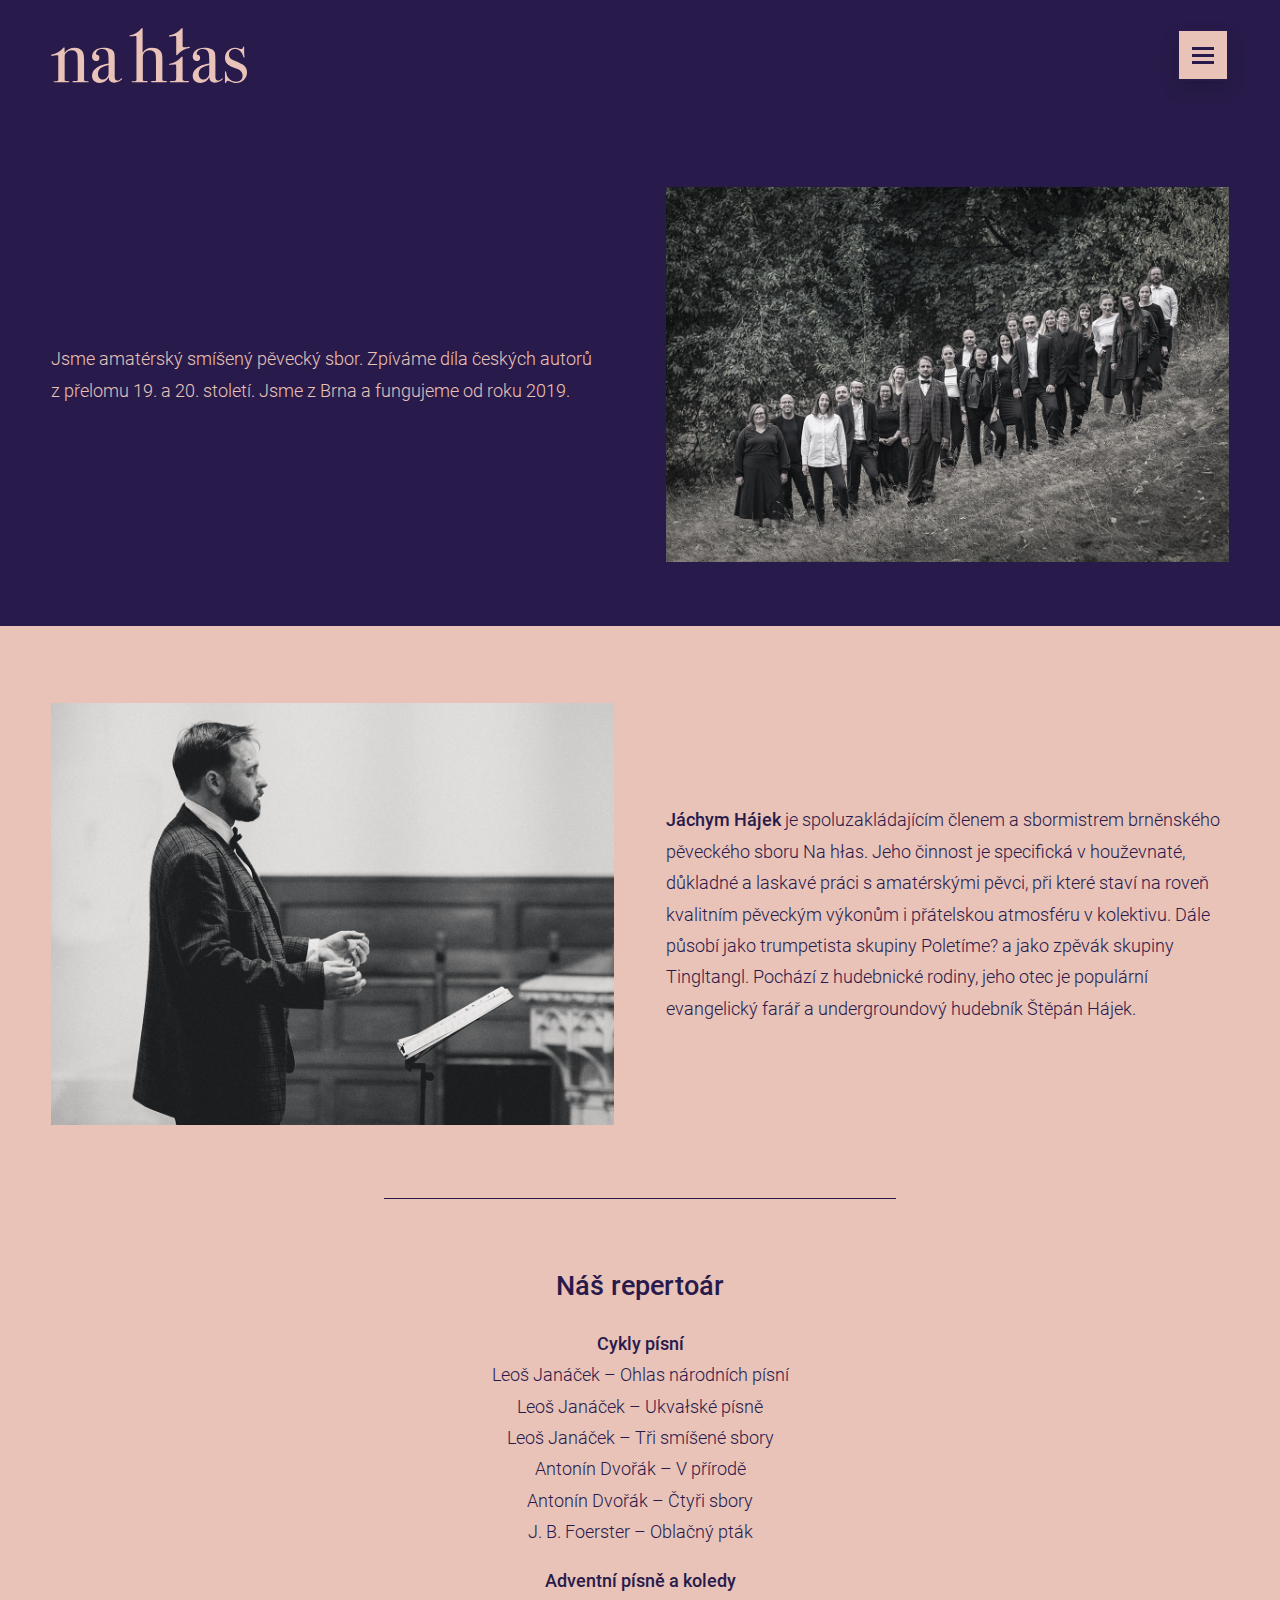
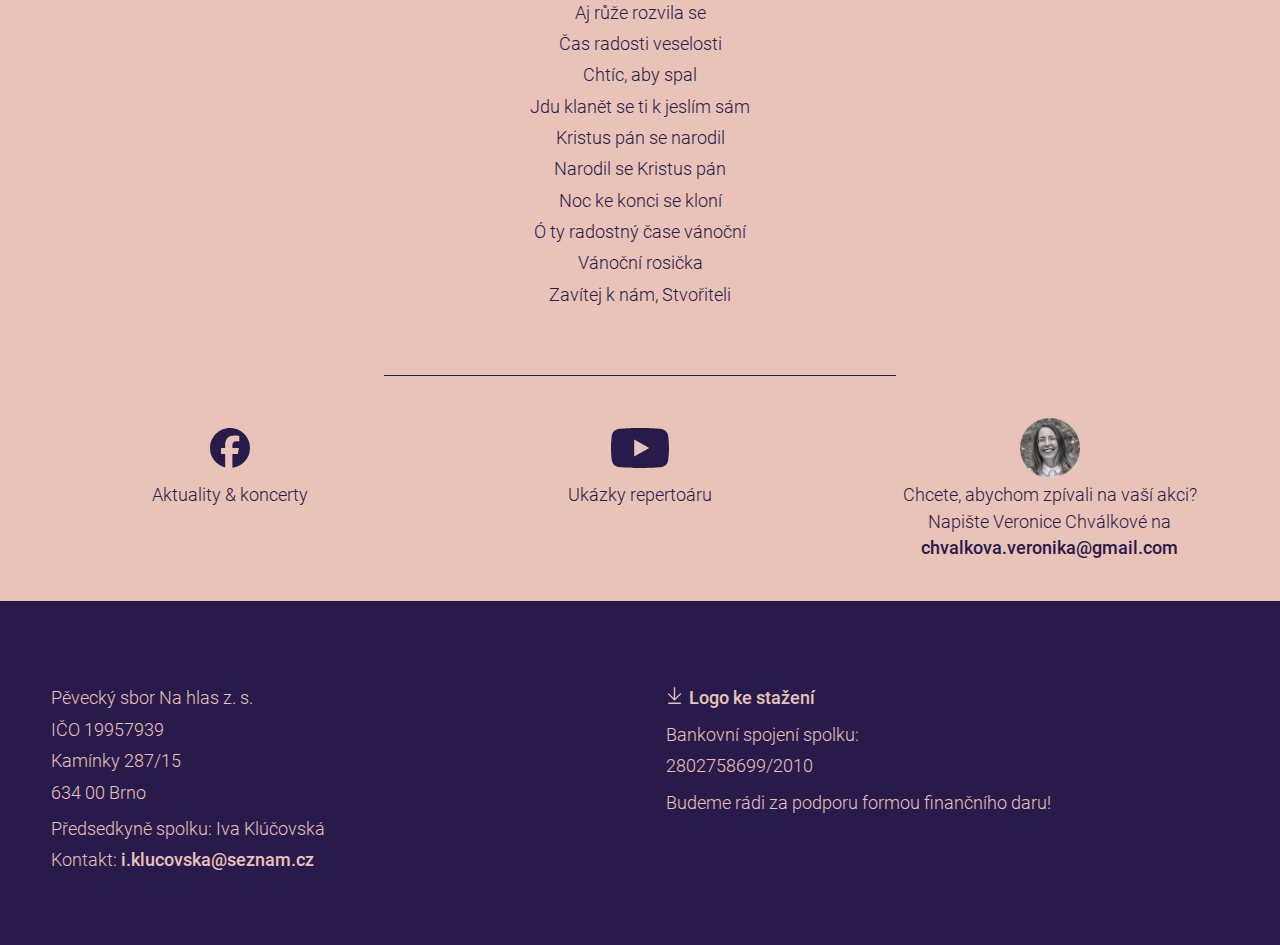
==== index.html @ e983fe76 "javascript button - trigger color" ====
<!doctype html>
<html lang="cs">
<head>
	<meta charset="utf-8">
	<meta name="viewport" content="width=device-width, initial-scale=1.0"> 
	<title>Hłuboce łidský amatérský sbor Na hłas</title>
	<link rel="icon" type="image/png" sizes="32x32" href="favicon-32.png">
	<link rel="icon" type="image/png" sizes="128x128" href="favicon-128.png">
	<link rel="icon" type="image/png" sizes="180x180" href="favicon-180.png">
	<link rel="icon" type="image/png" sizes="192x192" href="favicon-192.png">
	<link rel="shortcut icon" sizes="48x48" href="favicon-48.png">
	
<!--	<link rel="preconnect" href="https://fonts.googleapis.com">-->
<!--	<link rel="preconnect" href="https://fonts.gstatic.com" crossorigin>-->
<!--	<link href="https://fonts.googleapis.com/css2?family=Roboto:wght@300;400;500;700;900&display=swap" rel="stylesheet">-->
	<link rel="preload" href="fonts/roboto-v30-latin-ext-300.woff2" as="font" type="font/woff2" crossorigin="anonymous">
	<link rel="preload" href="fonts/roboto-v30-latin-ext-regular.woff2" as="font" type="font/woff2" crossorigin="anonymous">
	<link rel="preload" href="fonts/roboto-v30-latin-ext-500.woff2" as="font" type="font/woff2" crossorigin="anonymous">
	<link rel="preload" href="fonts/roboto-v30-latin-ext-700.woff2" as="font" type="font/woff2" crossorigin="anonymous">
	<link rel="preload" href="fonts/roboto-v30-latin-ext-900.woff2" as="font" type="font/woff2" crossorigin="anonymous">
	<link href="nahlas.css" rel="stylesheet" type="text/css">
</head>

<body>
	<header> 
		<img src="media/logo-na-hlas.svg"  class="logo" alt="na hłas">
        <div onmouseover="show()" onmouseout="hide()" class="dropdown" style="float:right;">
            <button onClick="show()" id="mainMenuBtn" class="dropbtn">
				<span class="hamburger"></span>
				<span class="hamburger"></span>
				<span class="hamburger"></span>
            </button>
            <div onClick="hide()" id="mainMenu" class="dropdown-content"> 
				<a href="#">O sboru</a>
				<a href="#sbormistr">Sbormistr</a> 
				<a href="#repertoar">Repertoár</a> 
				<a href="#odkazy">Odkazy</a> 
				<a href="#kontakt">Kontakt</a> 
			</div>
        </div>
	</header>
	
	<div class="content">
		<section class="cast1 poz-fialove" id="o-sboru">
			<div class="main-column responsive">
				<div class="foto-cont" id="A1">
				    <div class="foto-wrapper sbor"><img src="media/fotka-uvod.jpg" class="foto" alt="Úvodní fotka sboru"></div>
				</div>
				<div class="info-text" id="A2"><p>Jsme amatérský smíšený pěvecký sbor. Zpíváme díla českých autorů z&nbsp;přelomu 19.&nbsp;a&nbsp;20.&nbsp;století. Jsme z&nbsp;Brna a&nbsp;fungujeme od&nbsp;roku&nbsp;2019.</p>
				</div>
			</div>			
		</section>
		
		<section class="cast2 poz-bezove" id="sbormistr">
	  		<div class="main-column responsive">
	  		  <div class="foto-cont" id="B1">
	  		      <div class="foto-wrapper jachym"><img src="media/fotka-sbormistr.jpg" class="foto" alt="Fotka dirigujícího Jáchyma Hájka"></div>
	  		  </div>
	  		  <div class="info-text" id="B2"><p><strong>Jáchym Hájek</strong> je spoluzakládajícím členem a&nbsp;sbormistrem brněnského pěveckého sboru Na&nbsp;hłas. Jeho činnost je specifická v&nbsp;houževnaté, důkladné a&nbsp;laskavé práci s&nbsp;amatérskými pěvci, při které staví na roveň kvalitním pěveckým výkonům i&nbsp;přátelskou atmosféru v&nbsp;kolektivu. Dále působí jako trumpetista skupiny Poletíme? a&nbsp;jako zpěvák skupiny Tingltangl. Pochází z&nbsp;hudebnické rodiny, jeho otec je populární evangelický farář a&nbsp;undergroundový hudebník Štěpán Hájek.</p>
	  		  </div>
	  		</div>
		</section>
		
		<hr>
        <section class="cast3 poz-bezove" id="repertoar">
            <div class="main-column">
                <div class="info-text" id="C1">
				<h2>Náš repertoár</h2>                    
                    <ul><li><h3>Cykly písní</h3></li>
                        <li>Leoš Janáček – Ohlas národních písní</li>
                        <li>Leoš Janáček – Ukvałské písně</li>
                        <li>Leoš Janáček – Tři smíšené sbory</li>
                        <li>Antonín Dvořák – V&nbsp;přírodě</li>
                        <li>Antonín Dvořák – Čtyři sbory</li>
                        <li>J. B. Foerster – Oblačný pták</li>
                    </ul> 
                    <ul><li><h3>Adventní písně a koledy</h3></li>
                        <li>Aj růže rozvila se</li>
                        <li>Čas radosti veselosti</li>
                        <li>Chtíc, aby spal</li>
                        <li>Jdu klanět se ti k&nbsp;jeslím sám</li>
                        <li>Kristus pán se narodil</li>
                        <li>Narodil se Kristus pán</li>
                        <li>Noc ke konci se kloní</li>
                        <li>Ó ty radostný čase vánoční</li>
                        <li>Vánoční rosička</li>
                        <li>Zavítej k nám, Stvořiteli</li>
                    </ul>
                </div>
            </div>
        </section>
		
		<hr class="bezove">
		
		<section class="cast4 poz-bezove" id="odkazy">
        <div class="grid-container">
            <div class="grid-item1">
				<div class="odkaz"> 
						<a href="https://www.facebook.com/profile.php?id=100041938038427" target="_blank" rel="noopener noreferrer" title="Facebook"> 
							<img src="media/logo-fb.svg" class="ikona" alt="Facebook">
<!--							<br>-->
<!--                        	Facebook-->
						</a>
				</div>
			</div>
            <div class="grid-item2">
				<div class="odkaz"> 
						<a href="https://www.youtube.com/@nahas3590" target="_blank" rel="noopener noreferrer"  title="YouTube"> 
							<img src="media/logo-yt.svg" class="ikona" alt="YouTube">
<!--							<br>-->
<!--							YouTube-->
						</a>
				</div>
			</div>
            <div class="grid-item3">
				<div class="odkaz"> 
						<a href="mailto:chvalkova.veronika@gmail.com" title="Poslat e-mail"> 
							<img src="media/verca.jpg" class="profilovka" alt="Profilovka Verča">
<!--							<br>-->
<!--							Poslat e-mail ✉-->
						</a>
				</div>
			</div>
            <div class="grid-item4">
				<div class="odkaz-popis">
					Aktuality &amp; koncerty</div>
			</div>
            <div class="grid-item5">
				<div class="odkaz-popis">
					Ukázky repertoáru
				</div>
			</div>
            <div class="grid-item6">
				<div class="odkaz-popis">
					Chcete, abychom zpívali na vaší akci? Napište Veronice Chválkové na <a href="mailto:chvalkova.veronika@gmail.com" title="Poslat e-mail"> <span class="mail">chvalkova.veronika</span><span class="mail">@gmail.com</span> </a>
				</div>
			</div>
        </div>
		</section>
		
		<section class="cast5 poz-fialove" id="kontakt">
			<div class="main-column responsive">
				<div class="info-text" id="E1">
                    <p>Pěvecký sbor Na hlas z. s.<br>
                        IČO 19957939<br>
                        Kamínky 287/15<br>
                        634 00 Brno</p>
                    <p>Předsedkyně spolku: Iva Klúčovská<br>
                        Kontakt: <a href="mailto:i.klucovska@seznam.cz" title="Poslat e-mail">i.klucovska@seznam.cz</a></p>
                </div>
				
				<hr>
				
				<div class="info-text" id="E2">
                    <p><a href="downloads/nahlas_Logo.zip" class="download" title="Stáhnout logo (.zip)">Logo ke stažení</a></p>
                    <p>Bankovní spojení spolku:<br>
                    2802758699/2010</p>
                    <p>Budeme rádi za podporu formou finančního daru!</p>
                </div>
                <div class="font-preload-700"> </div>
                <div class="font-preload-900"> </div>
</div>
		</section>

		
</div>
	
<script>
	
	function hide() {
		document.getElementById("mainMenu").style.display = "none";
		document.getElementById("mainMenuBtn").style.backgroundColor = "#E9C2B8";
	}
	
	
	function show() {
		document.getElementById("mainMenu").style.display = "block";
		document.getElementById("mainMenuBtn").style.backgroundColor = "white";
	}
	
</script>
	
</body>
</html>
---- nahlas.css ----
@charset "utf-8";
/* CSS Document */

/* roboto-300 - latin-ext */
@font-face {
  font-display: swap;
  font-family: 'Roboto';
  font-style: normal;
  font-weight: 300;
  src: url(fonts/roboto-v30-latin-ext-300.woff2) format('woff2'); /* Chrome 36+, Opera 23+, Firefox 39+, Safari 12+, iOS 10+ */
}

/* roboto-regular - latin-ext */
@font-face {
  font-display: swap;
  font-family: 'Roboto';
  font-style: normal;
  font-weight: 400;
  src: url(fonts/roboto-v30-latin-ext-regular.woff2) format('woff2'); /* Chrome 36+, Opera 23+, Firefox 39+, Safari 12+, iOS 10+ */
}

/* roboto-500 - latin-ext */
@font-face {
  font-display: swap;
  font-family: 'Roboto';
  font-style: normal;
  font-weight: 500;
  src: url(fonts/roboto-v30-latin-ext-500.woff2) format('woff2'); /* Chrome 36+, Opera 23+, Firefox 39+, Safari 12+, iOS 10+ */
}

/* roboto-700 - latin-ext */
@font-face {
  font-display: swap;
  font-family: 'Roboto';
  font-style: normal;
  font-weight: 700;
  src: url(fonts/roboto-v30-latin-ext-700.woff2) format('woff2'); /* Chrome 36+, Opera 23+, Firefox 39+, Safari 12+, iOS 10+ */
}

/* roboto-900 - latin-ext */
@font-face {
  font-display: swap;
  font-family: 'Roboto';
  font-style: normal;
  font-weight: 900;
  src: url(fonts/roboto-v30-latin-ext-900.woff2) format('woff2'); /* Chrome 36+, Opera 23+, Firefox 39+, Safari 12+, iOS 10+ */
}


* {
	box-sizing: border-box;
}

:root {
	--maxw: 1600px;
	--minw: 280px;
	--colright: calc((100vw - var(--maxw))/2);
	--sidepad: min(38px,max(15px, 2vw));
	--fontsize-normal: min(24px,max(16px, 1.4vw));
}

/*UNCOMMENT FOR DEBUG*/

/*
.main-column, .foto, .info-text, .odkaz, .grid-container > div {
	border-style: solid;
	border-width: 1px;
	border-color: greenyellow;
}
*/

/*UNCOMMENT FOR DEBUG*/

html {
  scroll-behavior: smooth;
}

body {
	margin: auto;
	padding: 0;
	background-color: #281b4b;
	color: #e9c2b8;
	font-family: 'Roboto', Arial, Helvetica, sans-serif;
	font-weight: 300;
	font-size: var(--fontsize-normal);
	justify-content: center;
}

header {
	margin: auto;
	padding-left: calc(2*var(--sidepad));
	padding-right: calc(2*var(--sidepad));
	max-width: var(--maxw);
	height: 110px;
	max-height: 25vh;
	min-height: 50px;
	display: flex;
	align-items: center;
}

section {
	padding: var(--sidepad) 0 calc(0.5*var(--sidepad));
	display: flex;
}

a:link {
	color: inherit;
	text-decoration: none;
	font-weight: 500;
}

a:visited {
	color: inherit;
	text-decoration: none;
}

a:hover {
	color: inherit;
/*	text-decoration: underline;*/
	font-weight: 900;
}

a:active {
	color: inherit;
	text-decoration: none;
}

h1 {
	margin: 0;
	padding: 0;
	font-weight: 400;
	font-size: var(--fontsize-normal);
    }

h2 {
	margin-bottom: 0;
	font-weight: 500;
	font-size: 150%;
/*	text-transform: uppercase;*/
}

b, strong, h3 {
	margin: 0;
	font-weight: 500;
	font-size: inherit;	
}

ul {
	list-style-type: none;
	padding-left: 0;
}

p {
	margin: 5px 0;
}

hr {
	width: 40vw;
	left: 30vw;
	height: 1px;
    background-color: #281B4B;
	position: absolute;
	border-style: none;
}

.poz-fialove hr {
    background-color: #E9C2B8;
	position: inherit;
	display: none;
}

.main-column, .info-text {
	padding: var(--sidepad);
}

.dropbtn {
	aspect-ratio: 1 / 1;
	height: 100%;
    background-color: #E9C2B8;
    color: white;
    cursor: pointer;
	border-style: solid;
	border-color: #281B4B;
	border-width: 2px;
}

.hamburger {
	display: block;
    width: 60%;
    height: 3px;
    background-color: #281B4B;
    margin: 4px auto;
}

.dropdown {
    position: fixed;
    right: max(0px, calc((100vw - var(--maxw))/2));
    margin-right: calc(2*var(--sidepad));
	height: 5vw;
	max-height: 52px;
	min-height: 40px;
	box-shadow: 0px 8px 16px 0px rgba(0, 0, 0, 0.15);
    display: inline-block;
	z-index: 1;
}

.dropdown-content {
    display: none;
    position: absolute;
    right: 0;
    background-color: #f9f9f9;
    min-width: 140px;
    box-shadow: 0px 8px 16px 0px rgba(0, 0, 0, 0.15);
	border-style: solid;
	border-color: #281B4B;
	border-width: 2px;
    z-index: 1;
}

.dropdown-content a {
    color: #281B4B;
    padding: 10px 16px;
    text-decoration: none;
    display: block;
	font-weight: 400;
	font-size: max(13px,(min(3vh,18px)));
}
.dropdown-content a:hover {
    background-color: #F6E6E2;
	font-weight: 700;
}
.dropdown:hover .dropdown-content {
    display: block;
}
.dropdown:hover .dropbtn {
    background-color: white;
}


.main-column {
	margin: auto;
	width: 100%;
	max-width: var(--maxw);
	min-width: var(--minw);
	}

.poz-fialove {
	background-color: #281b4b;
	color: #e9c2b8;
}

.poz-bezove {
	background-color: #e9c2b8;
	color: #281b4b;
}

.content {
   	margin: auto;
	min-width: var(--minw);
	text-align: center;
    }

.responsive {
	display: grid;
	grid-template-columns: 50% 50%;
	align-items: center;
}

.info-text {
	font-size: var(--fontsize-normal);
	padding: var(--sidepad);
	text-align: left;
	line-height: 1.75;
}

#C1 {
	text-align: center;
/*	columns: 2;*/
	padding-top: 0;
	padding-bottom: 0;
}

#A2 {
	grid-area: 1;
}

.cast5 .main-column{
	align-items: start;
}

.grid-container {
	width: 100%;
	max-width: var(--maxw);
	min-width: var(--minw);
	margin: auto;
	padding: var(--sidepad);
  	display: grid;
	grid-template-columns: repeat(3, 1fr);
	align-items: start;
	row-gap: 0;
}

/*
.grid-item4, .grid-item5, .grid-item6 {
	align-self: center;
}
*/

.odkaz-popis {
	padding: 0 var(--sidepad);
	text-align: center;
	line-height: 1.5;
}

.logo  {
	height: 50%;
	max-width: 50%;
	min-width: 60px;
	font-weight: 500;
	font-size: 90px;	
    }



@media screen and (orientation: portrait) and (max-width: 800px), (max-width: 600px)  {
	
	.responsive {
		grid-template-columns: 100%;
	}
	
	#A2 {
		grid-area: 2;
	}
	
	.odkaz {
		margin: var(--sidepad) auto;
/*		padding: 0 var(--sidepad);*/
	}
	
	.odkaz-popis {
		text-align: left;
	}
	
	.poz-fialove hr {
		display: inline;
	}
/*
	#E2 {
		display: none;
	}
*/
	
	.jachym {
		max-width: 400px !important;
	}
	
	.grid-container {
		grid-template-columns: 25% auto;
		row-gap: var(--sidepad);
		align-items: center;
	}
	.grid-item1 {grid-area: 1/1/2/2;}
	.grid-item2 {grid-area: 2/1/3/2;}
	.grid-item3 {grid-area: 3/1/4/2;}
	.grid-item4 {grid-area: 1/2/2/3;}
	.grid-item5 {grid-area: 2/2/3/3;}
	.grid-item6 {grid-area: 3/2/4/3;}
}

@media screen and (max-width: 340px) {
	.grid-container {
		grid-template-columns: 100%;
		row-gap: 0;
		align-items: center;
	}
	.grid-item1 {grid-area: 1/1/2/2;}
	.grid-item2 {grid-area: 3/1/4/2; padding-top: 30px;}
	.grid-item3 {grid-area: 5/1/6/2; padding-top: 30px;}
	.grid-item4 {grid-area: 2/1/3/2;}
	.grid-item5 {grid-area: 4/1/5/2;}
	.grid-item6 {grid-area: 6/1/7/2;}
	
	.odkaz {
		margin-bottom: 0;
	}
	
	.odkaz-popis {
		text-align: center;
	}
}




.foto-cont {
	padding: var(--sidepad);
	overflow: hidden;
}

.foto-wrapper {
	max-width: max(80vw, 600px);
	margin: auto;
	overflow: hidden;
}

.foto {
	max-width: 100%;
	filter: grayscale(80%);
	transition:	filter 5s, transform 20s ease-in-out;
	display: block;
	margin: auto;
}

.jachym .foto {
	transform-origin: 20% 5%;
}

.foto:hover {
	filter: grayscale(0%);
	transform: scale(1.2);
	transition: filter 5s, transform 20s ease-in-out;
}

.profilovka {
	filter: grayscale(80%);
	transition: filter 1s, transform 0.1s;
	height: 60px;
	border-radius: 50%;
}

a:hover .profilovka {
	filter: grayscale(0%);
	transform: scale(1.1);
	transition: filter 0.5s, transform 0.1s;
}

.ikona {
	height: 40px;
	margin: 10px 0;
	transition: transform 0.1s;
}

a:hover .ikona {
	transform: scale(1.1);
	transition: transform 0.1s;
}

/*
div a[href^="http"]::after,
div a[href^="https://"]::after
{
  	content: "🡵";
	vertical-align: super;
	font-size: 66%;
	margin-left: -2px;
}
*/

.download::before {
    content: "";
    width: 1em;
    height: 1em;
    margin-right: 0.3em;
/*    	background-image: url("media/symbol-download.svg");*/
    background-image: url("data:image/svg+xml,%3C%3Fxml version='1.0' encoding='UTF-8'%3F%3E%3Csvg id='Vrstva_2' data-name='Vrstva 2' xmlns='http://www.w3.org/2000/svg' viewBox='0 0 7.59 9.8'%3E%3Cdefs%3E%3Cstyle%3E .cls-1 %7B fill: %23E9C2B8; stroke-width: 0px; %7D %3C/style%3E%3C/defs%3E%3Cg id='Vrstva_1-2' data-name='Vrstva 1'%3E%3Cg%3E%3Cpath class='cls-1' d='M3.53,7.72s.02.02.04.02c.03.02.05.04.08.06.05.02.09.03.14.03s.1-.01.14-.03c.03-.01.05-.03.07-.05.02-.01.03-.02.05-.03l3.42-3.42c.15-.15.15-.38,0-.53-.15-.15-.38-.15-.53,0l-2.78,2.78V.38c0-.21-.17-.38-.38-.38s-.38.17-.38.38v6.18L.64,3.77c-.15-.15-.38-.15-.53,0-.15.15-.15.38,0,.53l3.42,3.42Z'/%3E%3Cpath class='cls-1' d='M7.21,9.05H.38c-.21,0-.38.17-.38.38s.17.38.38.38h6.84c.21,0,.38-.17.38-.38s-.17-.38-.38-.38Z'/%3E%3C/g%3E%3C/g%3E%3C/svg%3E");
    background-position: center;
    background-repeat: no-repeat;
    background-size: contain;
    display: inline-block;
}

.download:hover::before {
    background-image: url("data:image/svg+xml,%3C%3Fxml version='1.0' encoding='UTF-8'%3F%3E%3Csvg id='Vrstva_2' data-name='Vrstva 2' xmlns='http://www.w3.org/2000/svg' viewBox='0 0 8.09 10.3'%3E%3Cdefs%3E%3Cstyle%3E .cls-1 %7B fill: %23E9C2B8; stroke-width: 0px; %7D %3C/style%3E%3C/defs%3E%3Cg id='Vrstva_1-2' data-name='Vrstva 1'%3E%3Cg%3E%3Cpath class='cls-1' d='M3.6,8.15s.04.02.06.04c.05.04.09.07.14.1.08.03.16.05.24.05s.17-.02.24-.05c.05-.02.1-.06.14-.1.02-.01.04-.02.06-.04l3.42-3.42c.24-.24.24-.64,0-.88-.24-.24-.64-.24-.88,0l-2.35,2.35V.62c0-.35-.28-.62-.62-.62s-.62.28-.62.62v5.58L1.07,3.85c-.24-.24-.64-.24-.88,0-.24.24-.24.64,0,.88l3.42,3.42Z'/%3E%3Cpath class='cls-1' d='M7.46,9.05H.63C.28,9.05,0,9.33,0,9.67s.28.62.62.62h6.84c.34,0,.62-.28.62-.62s-.28-.62-.62-.62Z'/%3E%3C/g%3E%3C/g%3E%3C/svg%3E");
}

.mail {
	display: inline-block;
}


.font-preload-700 {
	font-family: 'Roboto';
	font-weight: 700;
	visibility: hidden;
	position: absolute;
}

.font-preload-900 {
	font-family: 'Roboto';
	font-weight: 900;
	visibility: hidden;
	position: absolute;
}
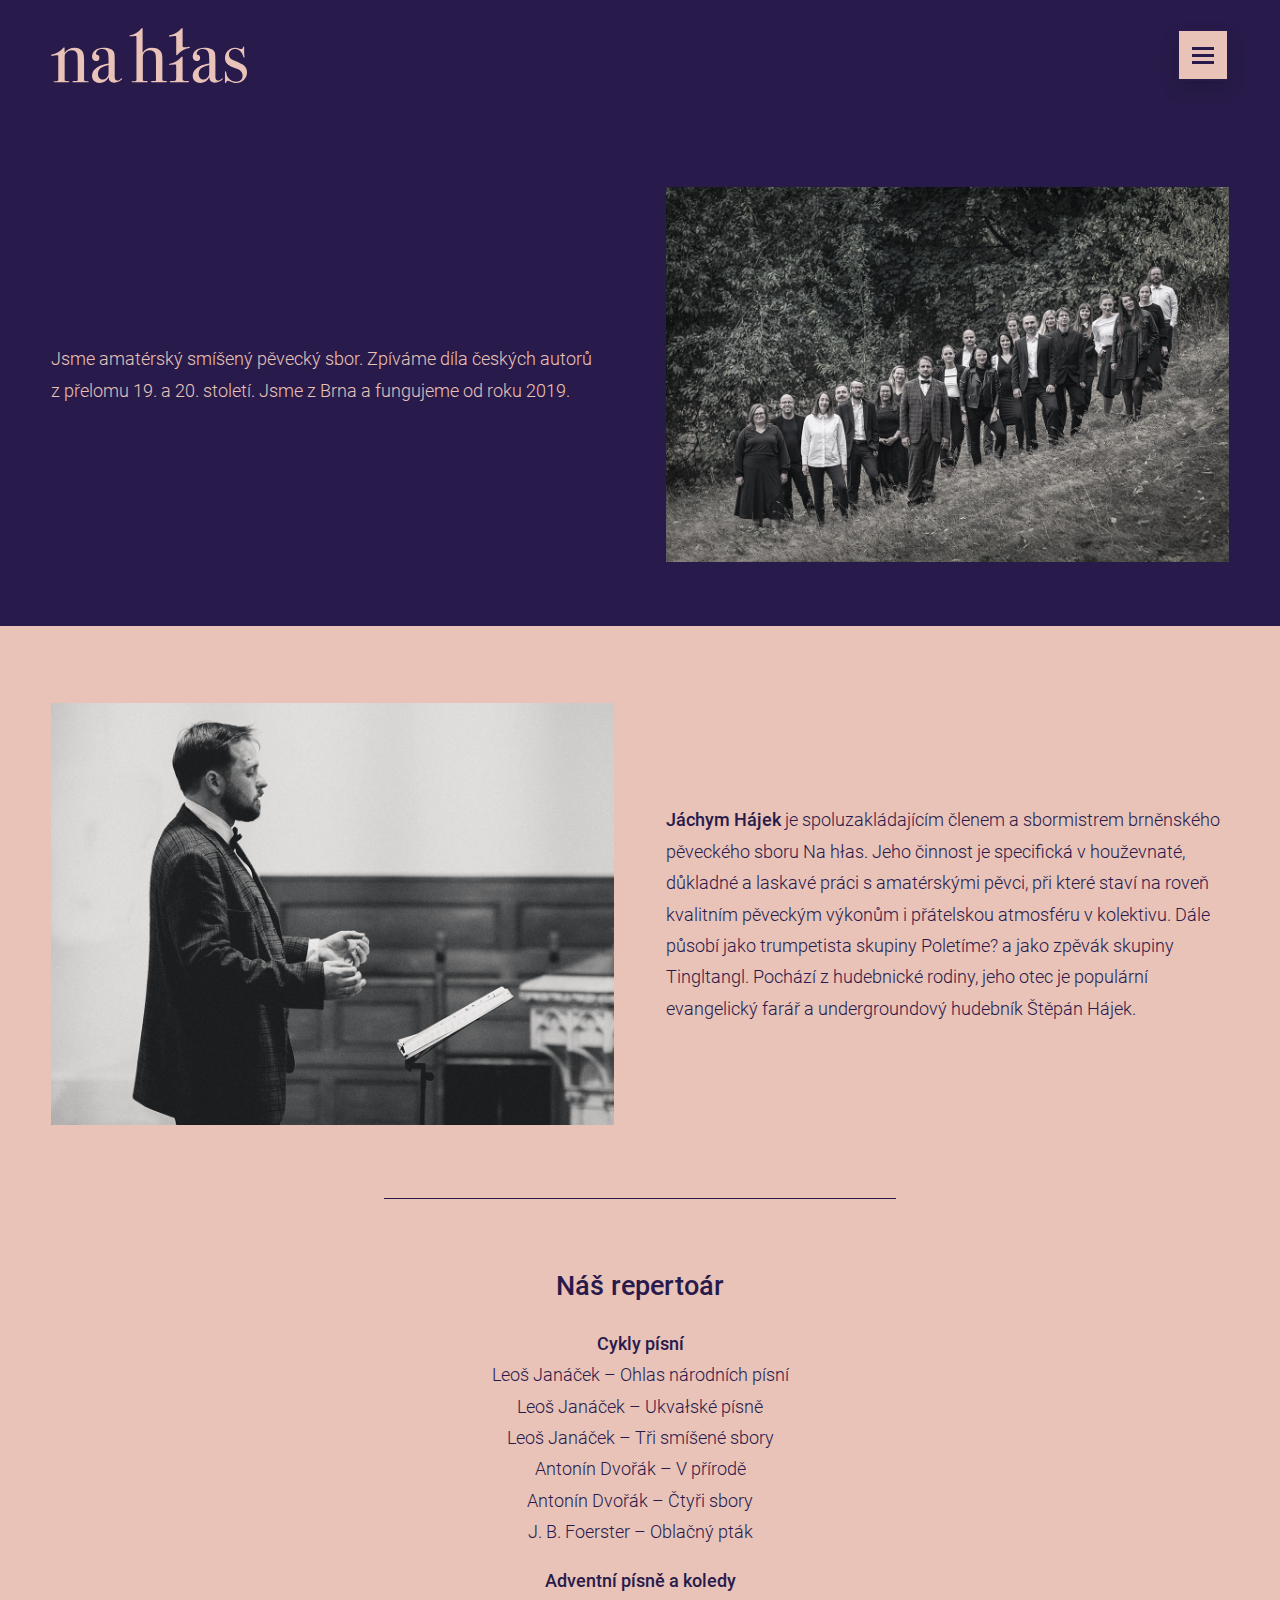
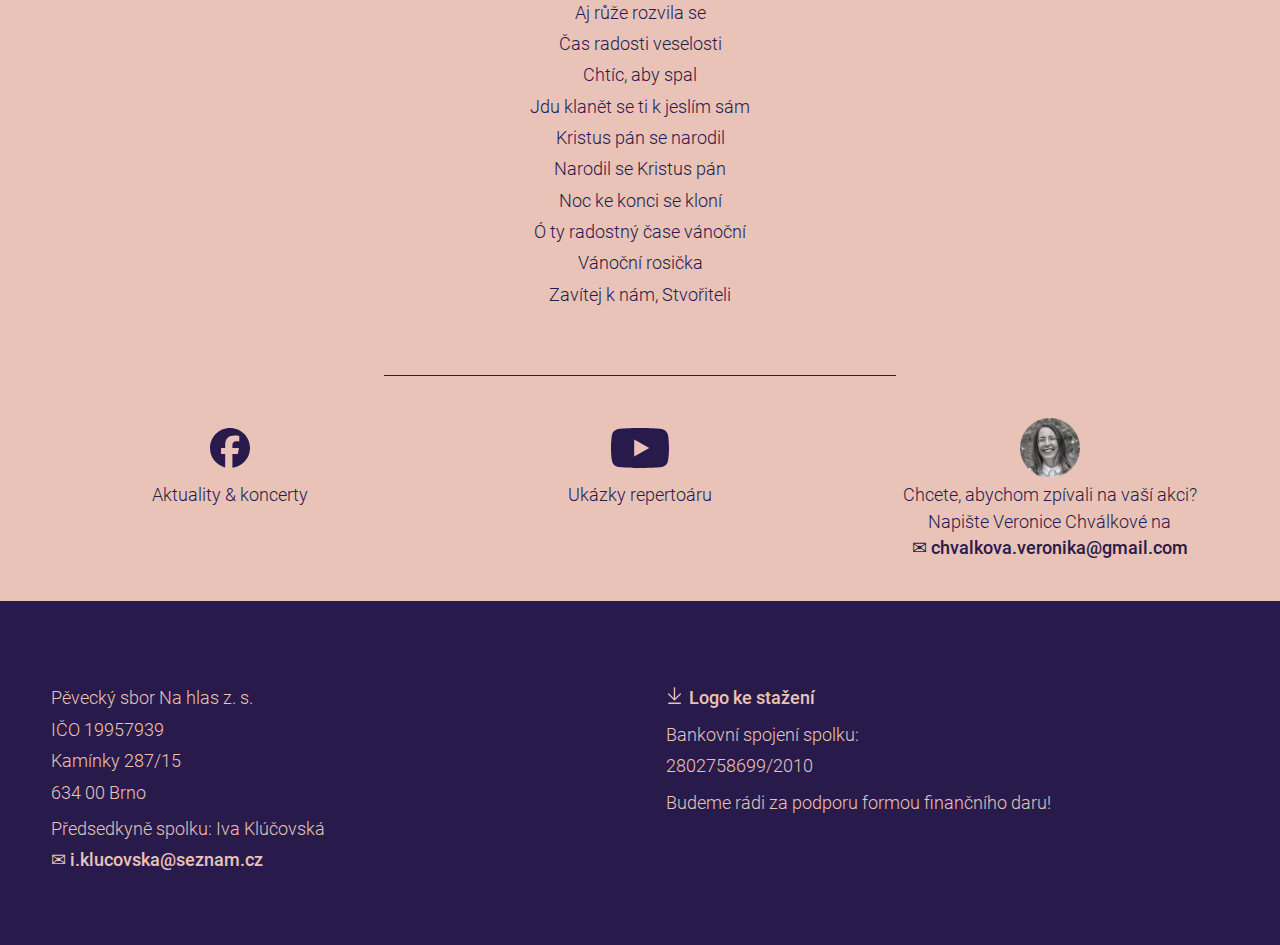
==== commit 117165e8: "index.html úprava ext. linků, ikony mailu" ====
--- a/index.html
+++ b/index.html
@@ -2,7 +2,9 @@
 <html lang="cs">
 <head>
 	<meta charset="utf-8">
-	<meta name="viewport" content="width=device-width, initial-scale=1.0"> 
+	<meta name="viewport" content="width=device-width, initial-scale=1.0">
+	<meta name="description" content="Stránky brněnského amatérského pěveckého sboru Na hlas"> 
+	<meta name="keywords" content="Pěvecký sbor, Smíšený sbor, Na hlas, Na hłas, Brno, Choir, Mixed choir">
 	<title>Hłuboce łidský amatérský sbor Na hłas</title>
 	<link rel="icon" type="image/png" sizes="32x32" href="favicon-32.png">
 	<link rel="icon" type="image/png" sizes="128x128" href="favicon-128.png">
@@ -10,9 +12,6 @@
 	<link rel="icon" type="image/png" sizes="192x192" href="favicon-192.png">
 	<link rel="shortcut icon" sizes="48x48" href="favicon-48.png">
 	
-<!--	<link rel="preconnect" href="https://fonts.googleapis.com">-->
-<!--	<link rel="preconnect" href="https://fonts.gstatic.com" crossorigin>-->
-<!--	<link href="https://fonts.googleapis.com/css2?family=Roboto:wght@300;400;500;700;900&display=swap" rel="stylesheet">-->
 	<link rel="preload" href="fonts/roboto-v30-latin-ext-300.woff2" as="font" type="font/woff2" crossorigin="anonymous">
 	<link rel="preload" href="fonts/roboto-v30-latin-ext-regular.woff2" as="font" type="font/woff2" crossorigin="anonymous">
 	<link rel="preload" href="fonts/roboto-v30-latin-ext-500.woff2" as="font" type="font/woff2" crossorigin="anonymous">
@@ -96,19 +95,15 @@
         <div class="grid-container">
             <div class="grid-item1">
 				<div class="odkaz"> 
-						<a href="https://www.facebook.com/profile.php?id=100041938038427" target="_blank" rel="noopener noreferrer" title="Facebook"> 
+						<a href="https://www.facebook.com/sbornahlas" target="_blank" rel="noopener noreferrer" title="Facebook"> 
 							<img src="media/logo-fb.svg" class="ikona" alt="Facebook">
-<!--							<br>-->
-<!--                        	Facebook-->
 						</a>
 				</div>
 			</div>
             <div class="grid-item2">
 				<div class="odkaz"> 
-						<a href="https://www.youtube.com/@nahas3590" target="_blank" rel="noopener noreferrer"  title="YouTube"> 
+						<a href="https://www.youtube.com/@sbornahlas" target="_blank" rel="noopener noreferrer"  title="YouTube"> 
 							<img src="media/logo-yt.svg" class="ikona" alt="YouTube">
-<!--							<br>-->
-<!--							YouTube-->
 						</a>
 				</div>
 			</div>
@@ -116,8 +111,6 @@
 				<div class="odkaz"> 
 						<a href="mailto:chvalkova.veronika@gmail.com" title="Poslat e-mail"> 
 							<img src="media/verca.jpg" class="profilovka" alt="Profilovka Verča">
-<!--							<br>-->
-<!--							Poslat e-mail ✉-->
 						</a>
 				</div>
 			</div>
@@ -132,7 +125,7 @@
 			</div>
             <div class="grid-item6">
 				<div class="odkaz-popis">
-					Chcete, abychom zpívali na vaší akci? Napište Veronice Chválkové na <a href="mailto:chvalkova.veronika@gmail.com" title="Poslat e-mail"> <span class="mail">chvalkova.veronika</span><span class="mail">@gmail.com</span> </a>
+					Chcete, abychom zpívali na vaší akci? Napište Veronice Chválkové na <a href="mailto:chvalkova.veronika@gmail.com" title="Poslat e-mail"> <span class="mail">&#x2709 chvalkova.veronika</span><span class="mail">@gmail.com</span> </a>
 				</div>
 			</div>
         </div>
@@ -146,7 +139,7 @@
                         Kamínky 287/15<br>
                         634 00 Brno</p>
                     <p>Předsedkyně spolku: Iva Klúčovská<br>
-                        Kontakt: <a href="mailto:i.klucovska@seznam.cz" title="Poslat e-mail">i.klucovska@seznam.cz</a></p>
+                        <a href="mailto:i.klucovska@seznam.cz" title="Poslat e-mail">&#x2709 i.klucovska@seznam.cz</a></p>
                 </div>
 				
 				<hr>
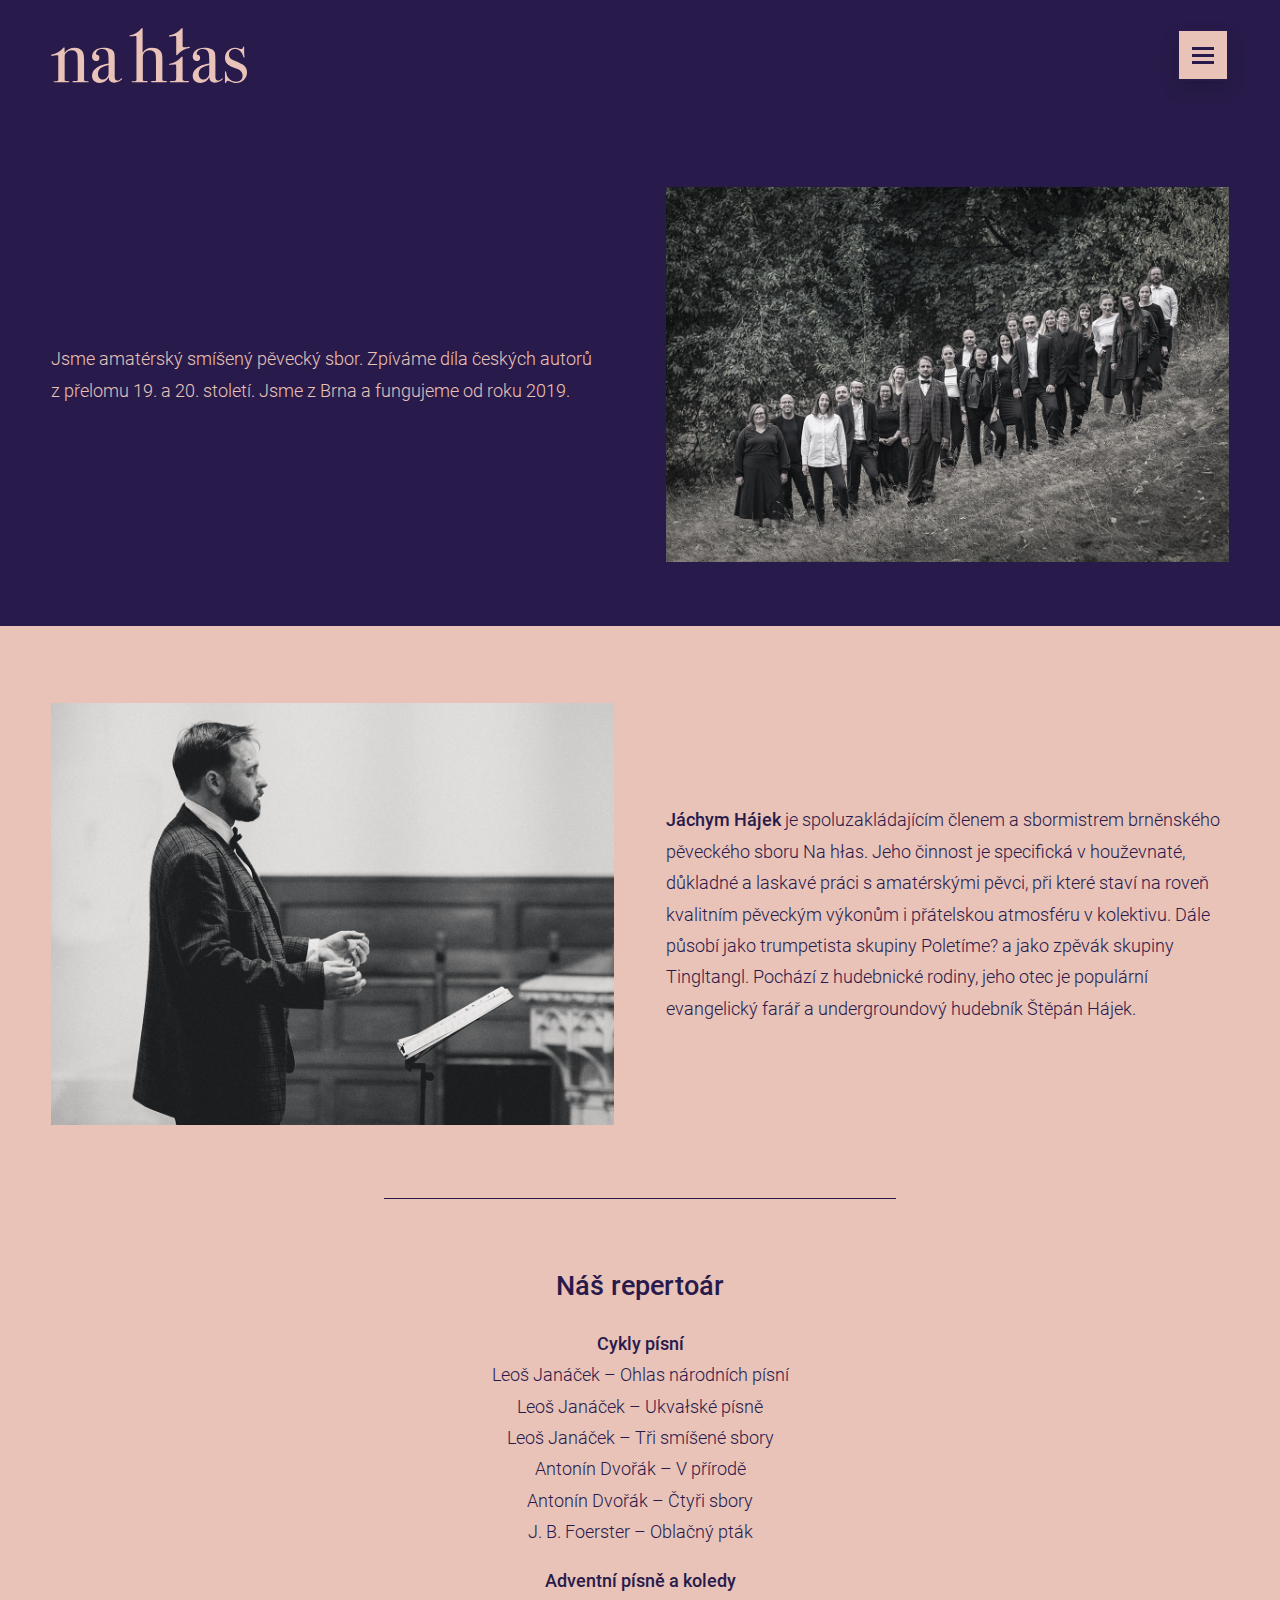
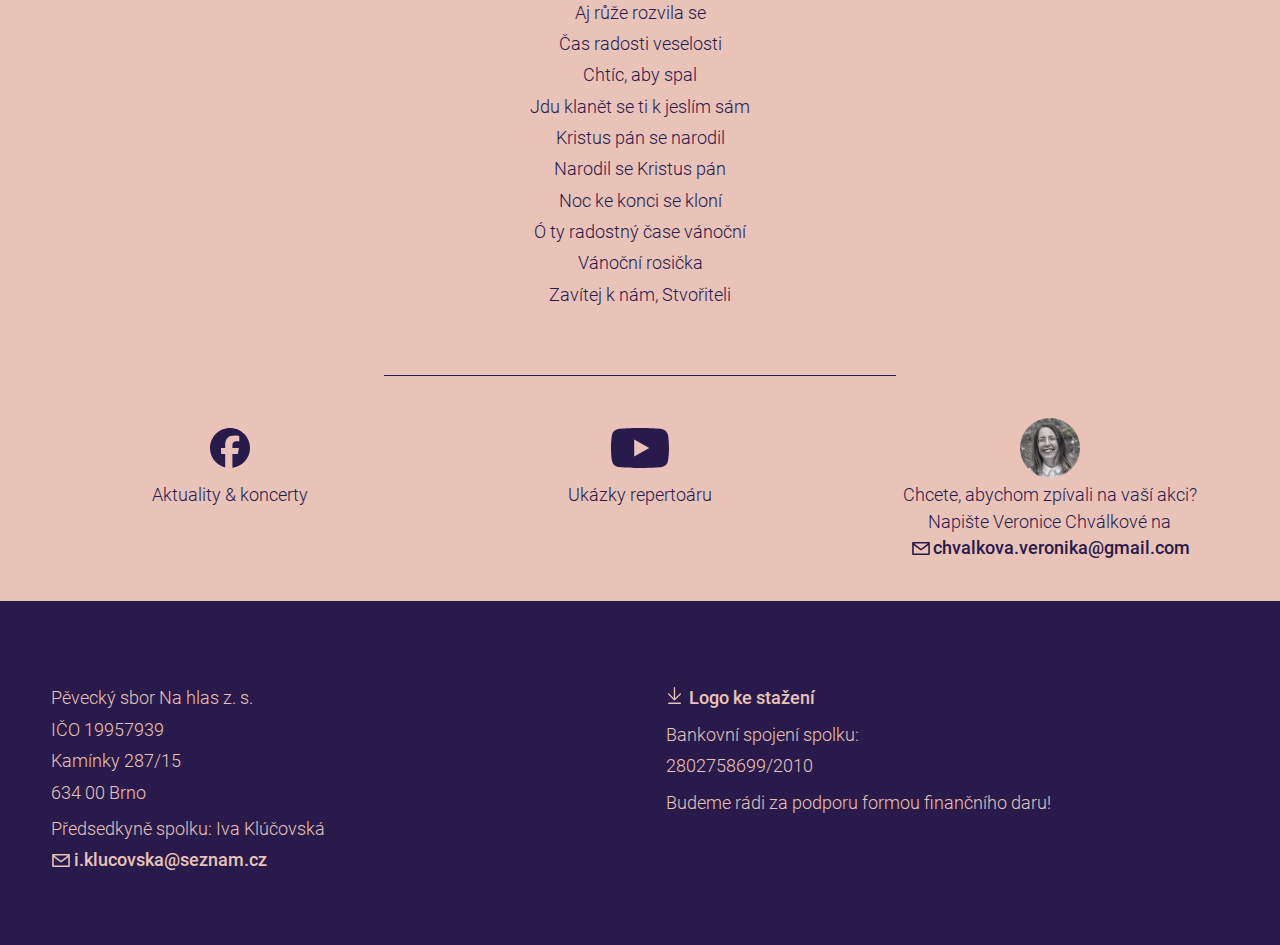
==== commit 74f3eda1: "index.html mail icons -css class" ====
--- a/index.html
+++ b/index.html
@@ -125,7 +125,7 @@
 			</div>
             <div class="grid-item6">
 				<div class="odkaz-popis">
-					Chcete, abychom zpívali na vaší akci? Napište Veronice Chválkové na <a href="mailto:chvalkova.veronika@gmail.com" title="Poslat e-mail"> <span class="mail">&#x2709 chvalkova.veronika</span><span class="mail">@gmail.com</span> </a>
+					Chcete, abychom zpívali na vaší akci? Napište Veronice Chválkové na <a href="mailto:chvalkova.veronika@gmail.com" title="Poslat e-mail"> <span class="mail mail-ico">chvalkova.veronika</span><span class="mail">@gmail.com</span> </a>
 				</div>
 			</div>
         </div>
@@ -139,7 +139,7 @@
                         Kamínky 287/15<br>
                         634 00 Brno</p>
                     <p>Předsedkyně spolku: Iva Klúčovská<br>
-                        <a href="mailto:i.klucovska@seznam.cz" title="Poslat e-mail">&#x2709 i.klucovska@seznam.cz</a></p>
+                        <a href="mailto:i.klucovska@seznam.cz" title="Poslat e-mail" class="mail-ico">i.klucovska@seznam.cz</a></p>
                 </div>
 				
 				<hr>
--- a/nahlas.css
+++ b/nahlas.css
@@ -84,6 +84,7 @@
 	font-weight: 300;
 	font-size: var(--fontsize-normal);
 	justify-content: center;
+
 }
 
 header {
@@ -225,6 +226,7 @@
 	font-weight: 400;
 	font-size: max(13px,(min(3vh,18px)));
 }
+
 .dropdown-content a:hover {
     background-color: #F6E6E2;
 	font-weight: 700;
@@ -232,6 +234,7 @@
 .dropdown:hover .dropdown-content {
     display: block;
 }
+
 .dropdown:hover .dropbtn {
     background-color: white;
 }
@@ -455,6 +458,42 @@
 	margin-left: -2px;
 }
 */
+
+.poz-fialove .mail-ico::before {
+  	content: "";
+	width: 1em;
+    height: 1em;
+	margin-left: 0.05em;
+	margin-right: 0.2em;
+	margin-bottom: -0.15em;
+    background-position: center;
+    background-repeat: no-repeat;
+    background-size: contain;
+    display: inline-block;
+	background-image: url("data:image/svg+xml,%3C%3Fxml version='1.0' encoding='UTF-8'%3F%3E%3Csvg id='Vrstva_2' xmlns='http://www.w3.org/2000/svg' viewBox='0 0 77.86 57.47'%3E%3Cdefs%3E%3Cstyle%3E .cls-1 %7B fill: %23e9c2b8; %7D %3C/style%3E%3C/defs%3E%3Cg id='text'%3E%3Cpath class='cls-1' d='M72.89,0c1.16,0,2.06.13,2.72.4s1.15.63,1.48,1.1.54,1.02.63,1.64.14,1.28.14,1.97v47.39c0,.66-.13,1.29-.4,1.9s-.62,1.14-1.05,1.59-.96.81-1.57,1.08-1.26.4-1.95.4H4.97c-.81,0-1.53-.06-2.16-.19s-1.15-.36-1.57-.7-.73-.84-.94-1.5-.3-1.52-.3-2.58V5.11c0-.72.06-1.39.19-2.02s.37-1.16.75-1.62.88-.81,1.52-1.08,1.48-.4,2.51-.4h67.92ZM70.92,50.91V13.87l-29.86,22.73c-.62.47-1.28.7-1.97.7-.78,0-1.47-.23-2.06-.7L7.03,13.87v37.03h63.89ZM9.09,6.94l30,22.59,30.14-22.59H9.09Z'/%3E%3C/g%3E%3C/svg%3E");	
+}
+
+.poz-fialove .mail-ico:hover::before {
+	background-image: url("data:image/svg+xml,%3C%3Fxml version='1.0' encoding='UTF-8'%3F%3E%3Csvg id='Vrstva_2' xmlns='http://www.w3.org/2000/svg' viewBox='0 0 80.69 60.3'%3E%3Cdefs%3E%3Cstyle%3E .cls-1 %7B fill: %23e9c2b8; %7D %3C/style%3E%3C/defs%3E%3Cg id='text'%3E%3Cpath class='cls-1' d='M6.39,60.3c-.9,0-1.72-.07-2.43-.21-.85-.17-1.59-.5-2.19-.99-.64-.52-1.11-1.25-1.4-2.18-.25-.8-.37-1.78-.37-3V6.53c0-.81.07-1.58.21-2.29.17-.85.52-1.61,1.05-2.24.52-.63,1.22-1.13,2.07-1.48.82-.34,1.82-.51,3.05-.51h67.92c1.35,0,2.42.16,3.25.5.91.37,1.62.91,2.11,1.6.45.65.75,1.4.87,2.24.1.69.16,1.42.16,2.18v47.39c0,.85-.17,1.68-.52,2.46-.33.76-.78,1.44-1.33,2.01-.57.58-1.25,1.05-2.02,1.39-.79.34-1.63.52-2.51.52H6.39ZM70.92,50.91V18.15l-27.58,21c-.88.66-1.83.99-2.83.99-1.1,0-2.09-.34-2.94-1.01L9.87,18.14v32.76h61.06ZM40.51,29.18l25.88-19.4H14.75l25.76,19.4Z'/%3E%3C/g%3E%3C/svg%3E");
+}
+
+.poz-bezove a .mail-ico::before {
+  	content: "";
+	width: 1em;
+    height: 1em;
+	margin-right: 0.2em;
+	margin-left: 0.15em;
+	margin-bottom: -0.15em;
+    background-position: center;
+    background-repeat: no-repeat;
+    background-size: contain;
+    display: inline-block;
+	background-image: url("data:image/svg+xml,%3C%3Fxml version='1.0' encoding='UTF-8'%3F%3E%3Csvg id='Vrstva_2' xmlns='http://www.w3.org/2000/svg' viewBox='0 0 77.86 57.47'%3E%3Cdefs%3E%3Cstyle%3E .cls-1 %7B fill: %23281b4b; %7D %3C/style%3E%3C/defs%3E%3Cg id='text'%3E%3Cpath class='cls-1' d='M72.89,0c1.16,0,2.06.13,2.72.4s1.15.63,1.48,1.1.54,1.02.63,1.64.14,1.28.14,1.97v47.39c0,.66-.13,1.29-.4,1.9s-.62,1.14-1.05,1.59-.96.81-1.57,1.08-1.26.4-1.95.4H4.97c-.81,0-1.53-.06-2.16-.19s-1.15-.36-1.57-.7-.73-.84-.94-1.5-.3-1.52-.3-2.58V5.11c0-.72.06-1.39.19-2.02s.37-1.16.75-1.62.88-.81,1.52-1.08,1.48-.4,2.51-.4h67.92ZM70.92,50.91V13.87l-29.86,22.73c-.62.47-1.28.7-1.97.7-.78,0-1.47-.23-2.06-.7L7.03,13.87v37.03h63.89ZM9.09,6.94l30,22.59,30.14-22.59H9.09Z'/%3E%3C/g%3E%3C/svg%3E");	
+}
+
+.poz-bezove a:hover .mail-ico::before {
+	background-image: url("data:image/svg+xml,%3C%3Fxml version='1.0' encoding='UTF-8'%3F%3E%3Csvg id='Vrstva_2' xmlns='http://www.w3.org/2000/svg' viewBox='0 0 80.69 60.3'%3E%3Cdefs%3E%3Cstyle%3E .cls-1 %7B fill: %23281b4b; %7D %3C/style%3E%3C/defs%3E%3Cg id='text'%3E%3Cpath class='cls-1' d='M6.39,60.3c-.9,0-1.72-.07-2.43-.21-.85-.17-1.59-.5-2.19-.99-.64-.52-1.11-1.25-1.4-2.18-.25-.8-.37-1.78-.37-3V6.53c0-.81.07-1.58.21-2.29.17-.85.52-1.61,1.05-2.24.52-.63,1.22-1.13,2.07-1.48.82-.34,1.82-.51,3.05-.51h67.92c1.35,0,2.42.16,3.25.5.91.37,1.62.91,2.11,1.6.45.65.75,1.4.87,2.24.1.69.16,1.42.16,2.18v47.39c0,.85-.17,1.68-.52,2.46-.33.76-.78,1.44-1.33,2.01-.57.58-1.25,1.05-2.02,1.39-.79.34-1.63.52-2.51.52H6.39ZM70.92,50.91V18.15l-27.58,21c-.88.66-1.83.99-2.83.99-1.1,0-2.09-.34-2.94-1.01L9.87,18.14v32.76h61.06ZM40.51,29.18l25.88-19.4H14.75l25.76,19.4Z'/%3E%3C/g%3E%3C/svg%3E");
+}
 
 .download::before {
     content: "";
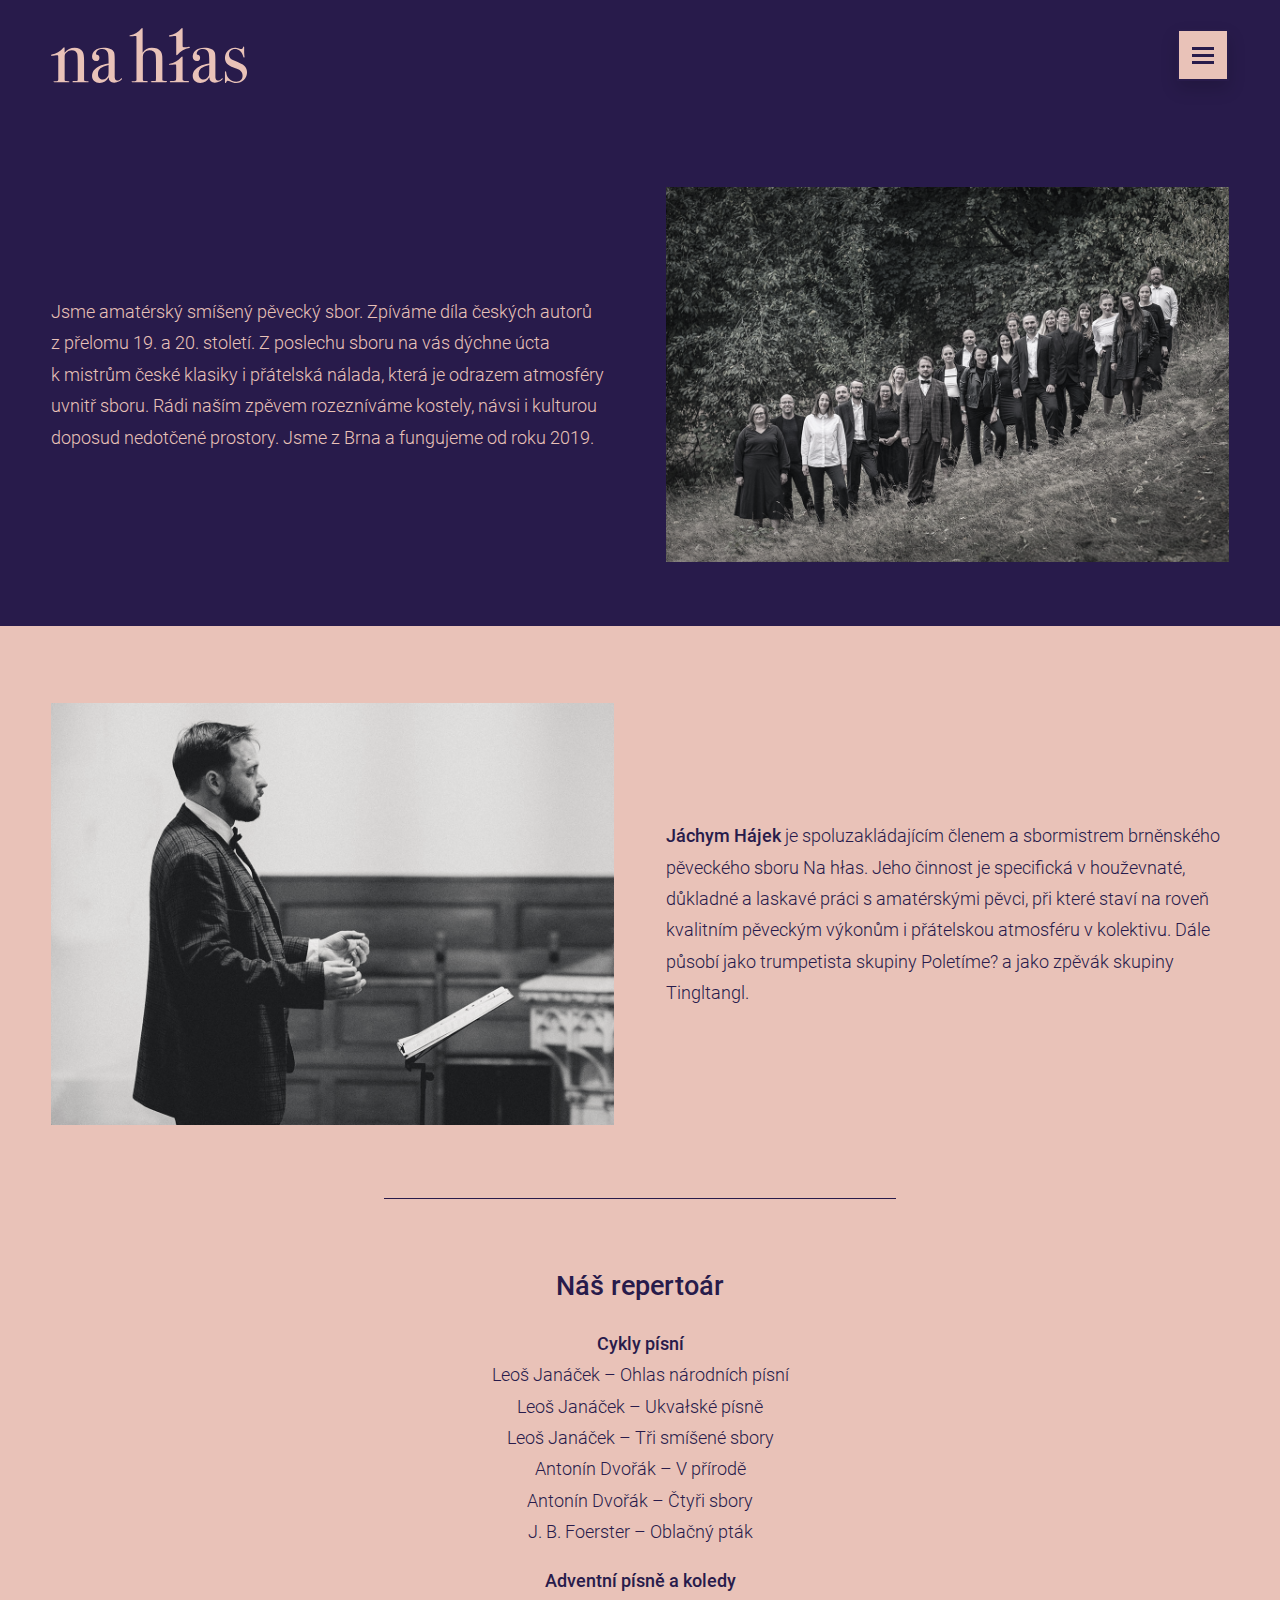
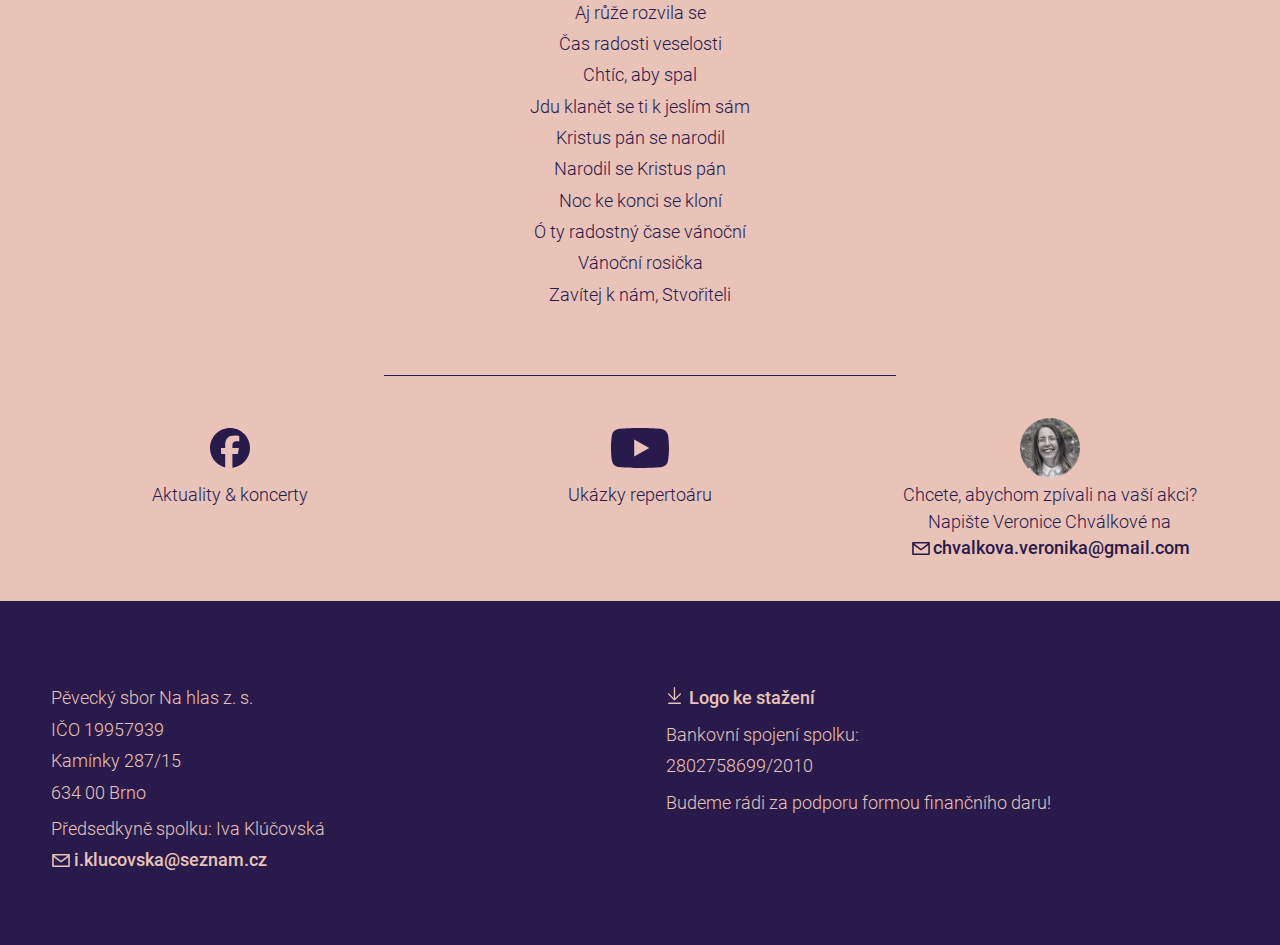
==== commit 0b6fd567: "úprava textů" ====
--- a/index.html
+++ b/index.html
@@ -45,7 +45,7 @@
 				<div class="foto-cont" id="A1">
 				    <div class="foto-wrapper sbor"><img src="media/fotka-uvod.jpg" class="foto" alt="Úvodní fotka sboru"></div>
 				</div>
-				<div class="info-text" id="A2"><p>Jsme amatérský smíšený pěvecký sbor. Zpíváme díla českých autorů z&nbsp;přelomu 19.&nbsp;a&nbsp;20.&nbsp;století. Jsme z&nbsp;Brna a&nbsp;fungujeme od&nbsp;roku&nbsp;2019.</p>
+				<div class="info-text" id="A2"><p>Jsme amatérský smíšený pěvecký sbor. Zpíváme díla českých autorů z&nbsp;přelomu 19.&nbsp;a&nbsp;20.&nbsp;století. Z&nbsp;poslechu sboru na&nbsp;vás dýchne úcta k&nbsp;mistrům české klasiky i&nbsp;přátelská nálada, která je odrazem atmosféry uvnitř sboru. Rádi naším zpěvem rozezníváme kostely, návsi i&nbsp;kulturou doposud nedotčené prostory. Jsme z&nbsp;Brna a&nbsp;fungujeme od&nbsp;roku&nbsp;2019.</p>
 				</div>
 			</div>			
 		</section>
@@ -55,7 +55,7 @@
 	  		  <div class="foto-cont" id="B1">
 	  		      <div class="foto-wrapper jachym"><img src="media/fotka-sbormistr.jpg" class="foto" alt="Fotka dirigujícího Jáchyma Hájka"></div>
 	  		  </div>
-	  		  <div class="info-text" id="B2"><p><strong>Jáchym Hájek</strong> je spoluzakládajícím členem a&nbsp;sbormistrem brněnského pěveckého sboru Na&nbsp;hłas. Jeho činnost je specifická v&nbsp;houževnaté, důkladné a&nbsp;laskavé práci s&nbsp;amatérskými pěvci, při které staví na roveň kvalitním pěveckým výkonům i&nbsp;přátelskou atmosféru v&nbsp;kolektivu. Dále působí jako trumpetista skupiny Poletíme? a&nbsp;jako zpěvák skupiny Tingltangl. Pochází z&nbsp;hudebnické rodiny, jeho otec je populární evangelický farář a&nbsp;undergroundový hudebník Štěpán Hájek.</p>
+	  		  <div class="info-text" id="B2"><p><strong>Jáchym Hájek</strong> je spoluzakládajícím členem a&nbsp;sbormistrem brněnského pěveckého sboru Na&nbsp;hłas. Jeho činnost je specifická v&nbsp;houževnaté, důkladné a&nbsp;laskavé práci s&nbsp;amatérskými pěvci, při které staví na roveň kvalitním pěveckým výkonům i&nbsp;přátelskou atmosféru v&nbsp;kolektivu. Dále působí jako trumpetista skupiny Poletíme? a&nbsp;jako zpěvák skupiny Tingltangl.</p>
 	  		  </div>
 	  		</div>
 		</section>
